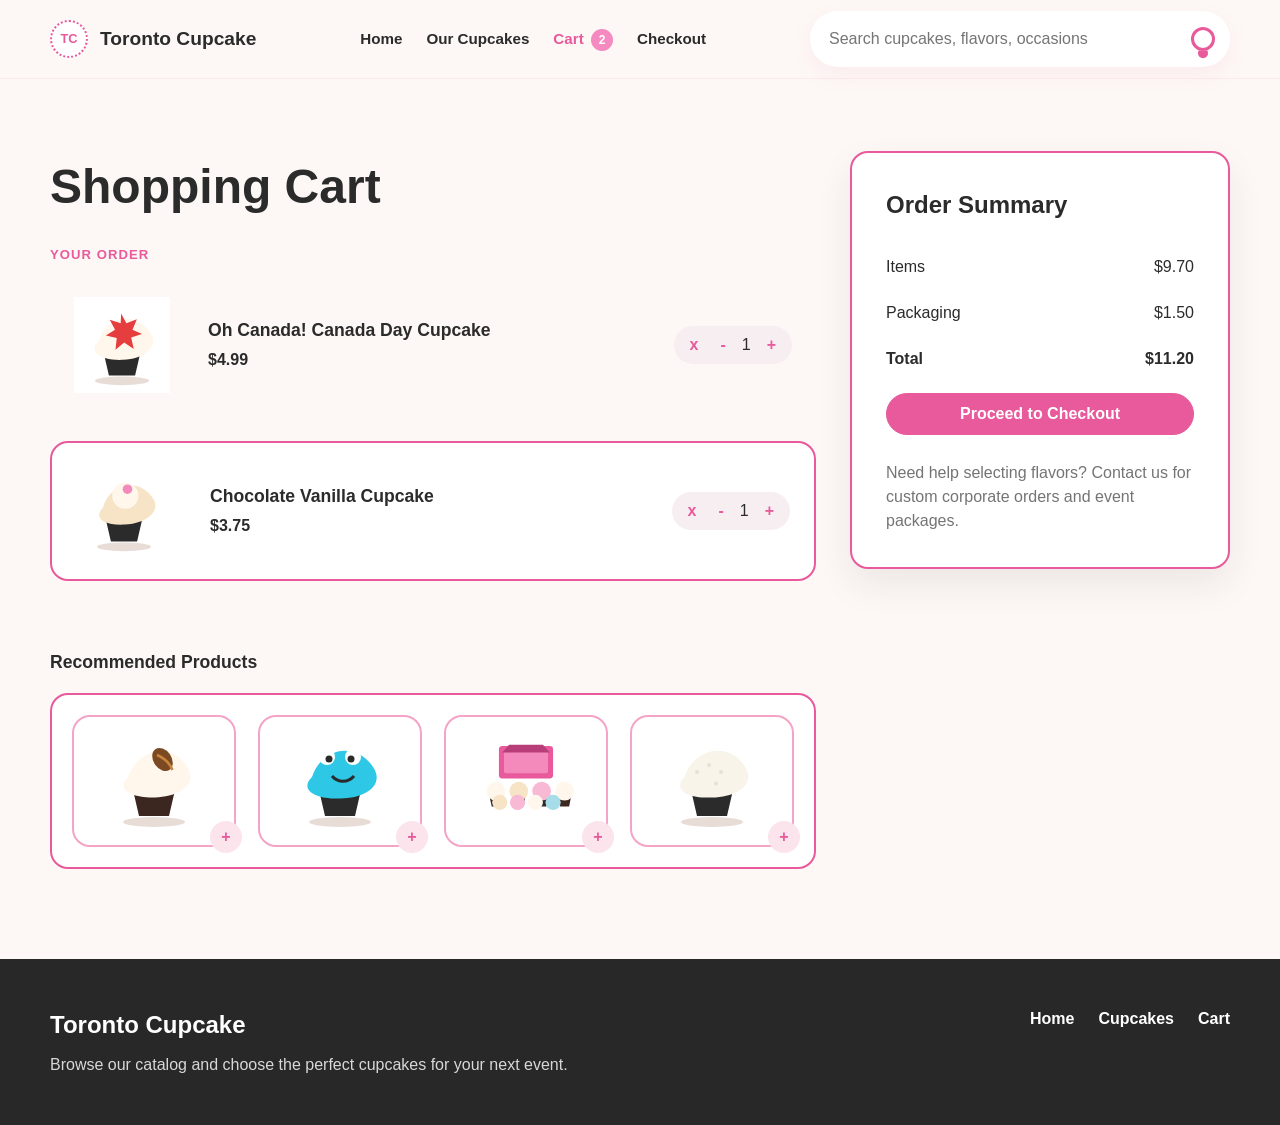
==== toronto-cupcake-redesign/cart.html @ 7faf8afb "feat: add Toronto Cupcake static prototype" ====
<!DOCTYPE html>
<html lang="en">
<head>
  <meta charset="UTF-8">
  <meta name="viewport" content="width=device-width, initial-scale=1.0">
  <title>Toronto Cupcake Redesign | Cart</title>
  <link rel="stylesheet" href="css/style.css">
</head>
<body>
  <!-- Header navigation used across the prototype -->
  <header class="site-header">
    <nav class="navbar container">
      <a class="brand" href="index.html" aria-label="Toronto Cupcake home">
        <span class="brand-mark">TC</span>
        <span>Toronto Cupcake</span>
      </a>
      <button class="menu-toggle" type="button" aria-label="Open navigation">Menu</button>
      <div class="nav-links">
        <a href="index.html">Home</a>
        <a href="cupcakes.html">Our Cupcakes</a>
        <a class="active" href="cart.html">Cart <span class="cart-count">0</span></a>
        <a href="checkout.html">Checkout</a>
      </div>
      <form class="nav-search" role="search">
        <label class="sr-only" for="cart-search">Search cupcakes</label>
        <input id="cart-search" type="search" placeholder="Search cupcakes, flavors, occasions">
        <button type="submit" aria-label="Search">Search</button>
      </form>
    </nav>
  </header>

  <main class="container cart-page">
    <!-- Cart page layout -->
    <section>
      <h1>Shopping Cart</h1>
      <p class="eyebrow">Your Order</p>

      <!-- Cart item images are placeholders from assets/images/ and can be replaced with exported product images -->
      <div class="cart-list">
        <article class="cart-item">
          <img src="assets/images/cupcake-maple.svg" alt="Oh Canada cupcake">
          <div>
            <h2>Oh Canada! Canada Day Cupcake</h2>
            <p>$4.99</p>
          </div>
          <div class="quantity-controls">
            <button class="remove-item" type="button" aria-label="Remove item">Remove</button>
            <button class="qty-minus" type="button" aria-label="Decrease quantity">-</button>
            <span class="qty-value">1</span>
            <button class="qty-plus" type="button" aria-label="Increase quantity">+</button>
          </div>
        </article>
        <article class="cart-item outlined">
          <img src="assets/images/cupcake-vanilla.svg" alt="Chocolate vanilla cupcake">
          <div>
            <h2>Chocolate Vanilla Cupcake</h2>
            <p>$3.75</p>
          </div>
          <div class="quantity-controls">
            <button class="remove-item" type="button" aria-label="Remove item">Remove</button>
            <button class="qty-minus" type="button" aria-label="Decrease quantity">-</button>
            <span class="qty-value">1</span>
            <button class="qty-plus" type="button" aria-label="Increase quantity">+</button>
          </div>
        </article>
      </div>

      <!-- Recommended products section: replace these placeholders with real recommendation images -->
      <section class="recommendations">
        <h2>Recommended Products</h2>
        <div class="recommend-row">
          <button class="mini-product add-to-cart" type="button"><img src="assets/images/cupcake-hummingbird.svg" alt="Humming Bird cupcake"><span>+</span></button>
          <button class="mini-product add-to-cart" type="button"><img src="assets/images/cupcake-cookie.svg" alt="Kids cupcake"><span>+</span></button>
          <button class="mini-product add-to-cart" type="button"><img src="assets/images/dozen-box.svg" alt="Dozen cupcake box"><span>+</span></button>
          <button class="mini-product add-to-cart" type="button"><img src="assets/images/cupcake-coconut.svg" alt="Coconut cupcake"><span>+</span></button>
        </div>
      </section>
    </section>

    <!-- Order summary sidebar -->
    <aside class="summary-card">
      <h2>Order Summary</h2>
      <div class="summary-row"><span>Items</span><span>$9.70</span></div>
      <div class="summary-row"><span>Packaging</span><span>$1.50</span></div>
      <div class="summary-row total"><span>Total</span><span>$11.20</span></div>
      <a class="btn primary wide" href="checkout.html">Proceed to Checkout</a>
      <p>Need help selecting flavors? Contact us for custom corporate orders and event packages.</p>
    </aside>
  </main>

  <!-- Footer used across the prototype -->
  <footer class="site-footer">
    <div class="container footer-inner">
      <div>
        <h2>Toronto Cupcake</h2>
        <p>Browse our catalog and choose the perfect cupcakes for your next event.</p>
      </div>
      <div class="footer-links">
        <a href="index.html">Home</a>
        <a href="cupcakes.html">Cupcakes</a>
        <a href="cart.html">Cart</a>
      </div>
    </div>
  </footer>

  <script src="js/script.js"></script>
</body>
</html>
---- toronto-cupcake-redesign/css/style.css ----
/* Toronto Cupcake HCI prototype styles */

/* Design tokens and page defaults */
:root {
  --bg: #FDF8F5;
  --pink: #E85A9B;
  --light-pink: #FCE4EC;
  --text: #2B2B2B;
  --muted: #747474;
  --white: #FFFFFF;
  --border: #F3A4C7;
  --shadow: 0 16px 36px rgba(43, 43, 43, 0.08);
  --radius: 18px;
}

* {
  box-sizing: border-box;
}

body {
  margin: 0;
  background: var(--bg);
  color: var(--text);
  font-family: Arial, Helvetica, sans-serif;
  line-height: 1.5;
}

img {
  display: block;
  max-width: 100%;
}

a {
  color: inherit;
  text-decoration: none;
}

button,
input {
  font: inherit;
}

.container {
  width: min(1180px, calc(100% - 40px));
  margin: 0 auto;
}

.sr-only {
  position: absolute;
  width: 1px;
  height: 1px;
  padding: 0;
  margin: -1px;
  overflow: hidden;
  clip: rect(0, 0, 0, 0);
  white-space: nowrap;
  border: 0;
}








/* Shared navigation */
.site-header {
  position: sticky;
  top: 0;
  z-index: 20;
  background: rgba(253, 248, 245, 0.96);
  border-bottom: 1px solid rgba(232, 90, 155, 0.08);
  backdrop-filter: blur(12px);
}

.navbar {
  min-height: 78px;
  display: grid;
  grid-template-columns: auto 1fr minmax(260px, 420px);
  gap: 26px;
  align-items: center;
}

.brand {
  display: inline-flex;
  align-items: center;
  gap: 12px;
  font-weight: 700;
  font-size: 1.2rem;
}

.brand-mark {
  width: 38px;
  height: 38px;
  display: grid;
  place-items: center;
  border: 2px dotted var(--pink);
  border-radius: 50%;
  background: var(--white);
  color: var(--pink);
  font-size: 0.8rem;
}

.nav-links {
  display: flex;
  justify-content: center;
  align-items: center;
  gap: 24px;
  font-weight: 700;
  font-size: 0.95rem;
}

.nav-links a.active,
.nav-links a:hover {
  color: var(--pink);
}

.cart-count {
  display: inline-grid;
  place-items: center;
  min-width: 22px;
  height: 22px;
  padding: 0 6px;
  margin-left: 3px;
  border-radius: 999px;
  background: #F58AC1;
  color: var(--white);
  font-size: 0.75rem;
}

.nav-search {
  display: grid;
  grid-template-columns: 1fr auto;
  align-items: center;
  background: var(--white);
  border-radius: 999px;
  box-shadow: 0 8px 22px rgba(232, 90, 155, 0.08);
  overflow: hidden;
}

.nav-search input,
.catalog-search input,
.checkout-form input {
  width: 100%;
  border: 1px solid transparent;
  outline: none;
}

.nav-search input {
  padding: 15px 18px;
  border-radius: 999px 0 0 999px;
}

.nav-search button {
  width: 54px;
  height: 54px;
  border: 0;
  background: var(--white);
  color: var(--pink);
  font-size: 0;
  cursor: pointer;
}

.nav-search button::before {
  content: "";
  display: inline-block;
  width: 18px;
  height: 18px;
  border: 3px solid var(--pink);
  border-radius: 50%;
  box-shadow: 10px 10px 0 -7px var(--pink);
  transform: rotate(45deg);
}

.menu-toggle {
  display: none;
  border: 1px solid var(--border);
  border-radius: 999px;
  background: var(--white);
  color: var(--pink);
  padding: 8px 12px;
  font-weight: 700;
}







/* Buttons */
.btn {
  display: inline-flex;
  align-items: center;
  justify-content: center;
  min-height: 42px;
  padding: 0 22px;
  border: 1px solid var(--pink);
  border-radius: 999px;
  background: var(--pink);
  color: var(--white);
  font-weight: 700;
  cursor: pointer;
  transition: transform 0.18s ease, box-shadow 0.18s ease, background 0.18s ease;
}

.btn:hover,
.btn.is-added {
  transform: translateY(-2px);
  box-shadow: 0 10px 20px rgba(232, 90, 155, 0.22);
}

.btn.ghost {
  background: var(--white);
  color: var(--text);
}

.btn.small {
  min-height: 34px;
  padding: 0 14px;
  font-size: 0.82rem;
}

.btn.wide {
  width: 100%;
}










/* Home page hero. Replace assets/images/hero-gift-box.svg with your exported hero image. */
.hero {
  min-height: 640px;
  margin-top: 20px;
  display: grid;
  place-items: start center;
  padding: 58px 24px;
  border-radius: 6px;
  background:
    linear-gradient(180deg, rgba(252, 228, 236, 0.35), rgba(252, 228, 236, 0.08)),
    url("../assets/images/CupCakeHero.png") center / cover no-repeat;
  text-align: center;
}

.hero-content {
  max-width: 610px;
}

.eyebrow {
  margin: 0 0 12px;
  color: var(--pink);
  font-size: 0.82rem;
  font-weight: 800;
  letter-spacing: 0.08em;
  text-transform: uppercase;
}

.hero h1,
.checkout-heading h1 {
  margin: 0;
  font-family: Georgia, "Times New Roman", serif;
  font-size: clamp(2.3rem, 6vw, 4.5rem);
  line-height: 0.95;
}

.hero p:not(.eyebrow) {
  max-width: 520px;
  margin: 20px auto 28px;
}

/* Shared sections */
.section {
  padding: 72px 0;
  border-bottom: 1px solid rgba(232, 90, 155, 0.24);
}

.section-heading {
  margin-bottom: 34px;
}

.section-heading.centered,
.social-section {
  text-align: center;
}

.section-heading h2,
.corporate-banner h2,
.social-section h2 {
  margin: 0;
  font-family: Georgia, "Times New Roman", serif;
  font-size: clamp(1.7rem, 3vw, 2.4rem);
}

.section-tinted {
  padding: 58px;
  background: var(--light-pink);
  border-bottom: 0;
}

/* Feature cards */
.feature-grid,
.review-grid {
  display: grid;
  grid-template-columns: repeat(3, 1fr);
  gap: 28px;
}

.feature-card,
.review-card,
.product-card,
.summary-card,
.checkout-form,
.confirmation-card {
  background: var(--white);
  border-radius: var(--radius);
  box-shadow: var(--shadow);
}

.feature-card {
  min-height: 190px;
  padding: 34px;
  text-align: center;
  border: 1px solid rgba(232, 90, 155, 0.18);
}

.feature-icon {
  display: inline-grid;
  place-items: center;
  min-width: 62px;
  min-height: 42px;
  margin-bottom: 16px;
  color: var(--pink);
  font-weight: 800;
}

/* Product cards and grids */
.product-grid {
  display: grid;
  grid-template-columns: repeat(4, 1fr);
  gap: 42px;
}

.product-grid.compact {
  grid-template-columns: repeat(4, 1fr);
}

.product-card {
  min-height: 310px;
  padding: 22px;
  border: 2px solid var(--border);
  display: flex;
  flex-direction: column;
}

.product-card img {
  width: 150px;
  height: 150px;
  object-fit: contain;
  margin: 0 auto 18px;
}

.product-card h3 {
  margin: 0 0 8px;
  font-size: 1rem;
}

.product-card p {
  margin: 0 0 18px;
  color: var(--muted);
  font-size: 0.9rem;
}

.card-actions {
  display: flex;
  gap: 10px;
  align-items: center;
  margin-top: auto;
}

.center-action {
  display: flex;
  justify-content: center;
  margin-top: 46px;
}

/* Reviews, social, and footer */
.review-card {
  padding: 28px;
}

.stars {
  color: var(--pink);
  font-weight: 800;
  letter-spacing: 0.2em;
}

.review-card span {
  color: var(--muted);
  font-size: 0.85rem;
}

.social-row {
  display: flex;
  justify-content: center;
  gap: 56px;
  margin-top: 30px;
}

.social-row a {
  display: grid;
  place-items: center;
  width: 58px;
  height: 58px;
  color: var(--pink);
  font-size: 1.25rem;
  font-weight: 800;
}

.corporate-banner {
  margin-top: 56px;
  margin-bottom: 0;
  padding: 34px 52px;
  display: flex;
  justify-content: space-between;
  align-items: center;
  gap: 24px;
  background: var(--light-pink);
}

.site-footer {
  margin-top: 0;
  padding: 48px 0;
  background: #282828;
  color: var(--white);
}

.footer-inner {
  display: flex;
  justify-content: space-between;
  gap: 28px;
}

.site-footer h2 {
  margin: 0 0 10px;
}

.site-footer p {
  margin: 0;
  color: rgba(255, 255, 255, 0.82);
}

.footer-links {
  display: flex;
  gap: 24px;
  font-weight: 700;
}

.footer-links a:hover {
  color: #F58AC1;
}

/* Catalog page */
.catalog-intro {
  padding: 88px 0 66px;
}

.catalog-intro h1 {
  max-width: 620px;
  margin: 0 0 34px;
  font-size: clamp(2rem, 4vw, 3.1rem);
  line-height: 1.18;
}

.catalog-tools {
  display: grid;
  grid-template-columns: minmax(260px, 560px) 1fr;
  gap: 28px;
  align-items: center;
}

.catalog-search {
  display: grid;
  grid-template-columns: 1fr auto;
  background: var(--white);
  border-radius: 6px;
  overflow: hidden;
  box-shadow: 0 8px 18px rgba(232, 90, 155, 0.07);
}

.catalog-search input {
  padding: 20px 24px;
}

.filter-buttons {
  display: flex;
  flex-wrap: wrap;
  gap: 18px;
}

.filter-buttons button {
  min-height: 50px;
  padding: 0 28px;
  border: 0;
  border-radius: 999px;
  background: var(--white);
  box-shadow: 0 8px 18px rgba(232, 90, 155, 0.07);
  font-weight: 800;
  cursor: pointer;
}

.filter-buttons button:hover {
  color: var(--pink);
}

.catalog-section {
  padding: 34px 0 70px;
  background: var(--light-pink);
}

.catalog-section.plain {
  background: var(--bg);
}

.catalog-section-title {
  display: flex;
  flex-wrap: wrap;
  align-items: baseline;
  gap: 22px;
  margin-bottom: 8px;
}

.catalog-section-title h2 {
  margin: 0;
  font-size: 1.8rem;
}

.catalog-section-title h2::before {
  content: "v";
  margin-right: 12px;
  font-size: 1.2rem;
}

.catalog-section-title span {
  font-weight: 800;
  color: #555;
}

.catalog-section > .container > p {
  max-width: 980px;
  margin: 0 0 40px;
  font-size: 1.05rem;
}

/* Cart page */
.cart-page {
  min-height: 720px;
  padding: 72px 0 90px;
  display: grid;
  grid-template-columns: 1fr 380px;
  gap: 34px;
  align-items: start;
}

.cart-page h1 {
  margin: 0 0 22px;
  font-size: clamp(2rem, 4vw, 3rem);
}

.cart-list {
  display: grid;
  gap: 28px;
  margin-bottom: 68px;
}

.cart-item {
  display: grid;
  grid-template-columns: 110px 1fr auto;
  gap: 24px;
  align-items: center;
  padding: 20px 24px;
  border-radius: var(--radius);
}

.cart-item.outlined {
  border: 2px solid var(--pink);
  background: var(--white);
}

.cart-item img {
  width: 96px;
  height: 96px;
  object-fit: contain;
}

.cart-item h2 {
  margin: 0;
  font-size: 1.1rem;
}

.cart-item p {
  margin: 4px 0 0;
  font-weight: 700;
}

.quantity-controls {
  display: inline-flex;
  align-items: center;
  gap: 10px;
  padding: 6px 10px;
  border-radius: 999px;
  background: #F7EEF2;
}

.quantity-controls button {
  border: 0;
  background: transparent;
  color: var(--pink);
  cursor: pointer;
  font-weight: 800;
}

.remove-item {
  font-size: 0;
}

.remove-item::before {
  content: "x";
  font-size: 1rem;
}

.summary-card {
  padding: 34px;
  border: 2px solid var(--pink);
}

.summary-card h2 {
  margin: 0 0 32px;
}

.summary-row {
  display: flex;
  justify-content: space-between;
  gap: 20px;
  margin: 22px 0;
}

.summary-row.total {
  font-weight: 800;
}

.summary-card p {
  margin: 26px 0 0;
  color: var(--muted);
}

.recommendations h2 {
  margin: 0 0 18px;
  font-size: 1.1rem;
}

.recommend-row {
  display: grid;
  grid-template-columns: repeat(4, 1fr);
  gap: 22px;
  padding: 20px;
  border: 2px solid var(--pink);
  border-radius: var(--radius);
  background: var(--white);
}

.mini-product {
  position: relative;
  border: 2px solid var(--border);
  border-radius: var(--radius);
  background: var(--white);
  cursor: pointer;
}

.mini-product img {
  width: 110px;
  height: 110px;
  margin: 8px auto;
  object-fit: contain;
}

.mini-product span {
  position: absolute;
  right: -8px;
  bottom: -8px;
  display: grid;
  place-items: center;
  width: 32px;
  height: 32px;
  border-radius: 50%;
  background: var(--light-pink);
  color: var(--pink);
  font-weight: 800;
}

/* Checkout page */
.checkout-page {
  padding: 86px 0 70px;
}

.checkout-heading {
  margin-bottom: 74px;
}

.checkout-layout {
  display: grid;
  grid-template-columns: minmax(0, 1fr) 410px;
  gap: 54px;
  align-items: start;
}

.checkout-form {
  padding: 42px;
}

.checkout-form label {
  display: grid;
  gap: 12px;
  margin-bottom: 26px;
  font-size: 1.15rem;
  font-weight: 800;
}

.checkout-form input {
  min-height: 72px;
  padding: 0 18px;
  border: 1px solid #E9E2DE;
  border-radius: 16px;
  color: var(--text);
  font-size: 1.05rem;
}

.checkout-form input::placeholder {
  color: #9EAABD;
}

.form-row {
  display: grid;
  grid-template-columns: repeat(2, 1fr);
  gap: 24px;
}

.checkout-submit {
  min-width: 220px;
  min-height: 68px;
  border-radius: 16px;
  font-size: 1.05rem;
}

.checkout-summary {
  min-height: 410px;
}

.checkout-summary p {
  margin-top: 58px;
  font-size: 1.05rem;
}

/* Confirmation page */
.confirmation-page {
  min-height: calc(100vh - 78px);
  display: grid;
  place-items: center;
  padding: 70px 0;
}

.confirmation-card {
  width: min(760px, 100%);
  padding: 56px;
  border: 2px solid var(--pink);
  text-align: center;
}

.success-icon {
  width: 58px;
  height: 58px;
  margin: 0 auto 24px;
  border-radius: 12px;
  background: var(--pink);
  position: relative;
}

.success-icon::after {
  content: "";
  position: absolute;
  left: 18px;
  top: 12px;
  width: 18px;
  height: 30px;
  border-right: 6px solid var(--white);
  border-bottom: 6px solid var(--white);
  transform: rotate(45deg);
}

.confirmation-card h1 {
  margin: 0 0 22px;
  font-size: clamp(2.2rem, 6vw, 4rem);
}

.confirmation-card p {
  max-width: 520px;
  margin: 0 auto 30px;
  color: var(--muted);
  font-size: 1.15rem;
}

/* Responsive layouts */
@media (max-width: 980px) {
  .navbar {
    grid-template-columns: 1fr auto;
  }

  .menu-toggle {
    display: inline-flex;
  }

  .nav-links,
  .nav-search {
    display: none;
  }

  .site-header.nav-open .nav-links,
  .site-header.nav-open .nav-search {
    display: flex;
    grid-column: 1 / -1;
  }

  .site-header.nav-open .nav-links {
    flex-wrap: wrap;
    justify-content: flex-start;
  }

  .site-header.nav-open .nav-search {
    display: grid;
  }

  .feature-grid,
  .review-grid,
  .product-grid,
  .product-grid.compact {
    grid-template-columns: repeat(2, 1fr);
  }

  .catalog-tools,
  .cart-page,
  .checkout-layout {
    grid-template-columns: 1fr;
  }

  .summary-card {
    max-width: 520px;
  }

}

@media (max-width: 680px) {
  .container {
    width: min(100% - 28px, 1180px);
  }

  .hero {
    min-height: 520px;
    padding: 42px 18px;
  }

  .section {
    padding: 52px 0;
  }

  .section-tinted {
    padding: 34px 16px;
  }

  .feature-grid,
  .review-grid,
  .product-grid,
  .product-grid.compact,
  .form-row,
  .recommend-row {
    grid-template-columns: 1fr;
  }

  .catalog-intro {
    padding: 52px 0 44px;
  }

  .catalog-search {
    grid-template-columns: 1fr;
  }

  .filter-buttons button {
    flex: 1 1 140px;
  }

  .cart-item {
    grid-template-columns: 80px 1fr;
  }

  .quantity-controls {
    grid-column: 1 / -1;
    justify-self: start;
  }

  .checkout-form,
  .summary-card,
  .confirmation-card {
    padding: 26px;
  }

  .checkout-heading {
    margin-bottom: 38px;
  }

  .corporate-banner,
  .footer-inner {
    flex-direction: column;
    align-items: flex-start;
  }

  .social-row {
    gap: 18px;
  }
}
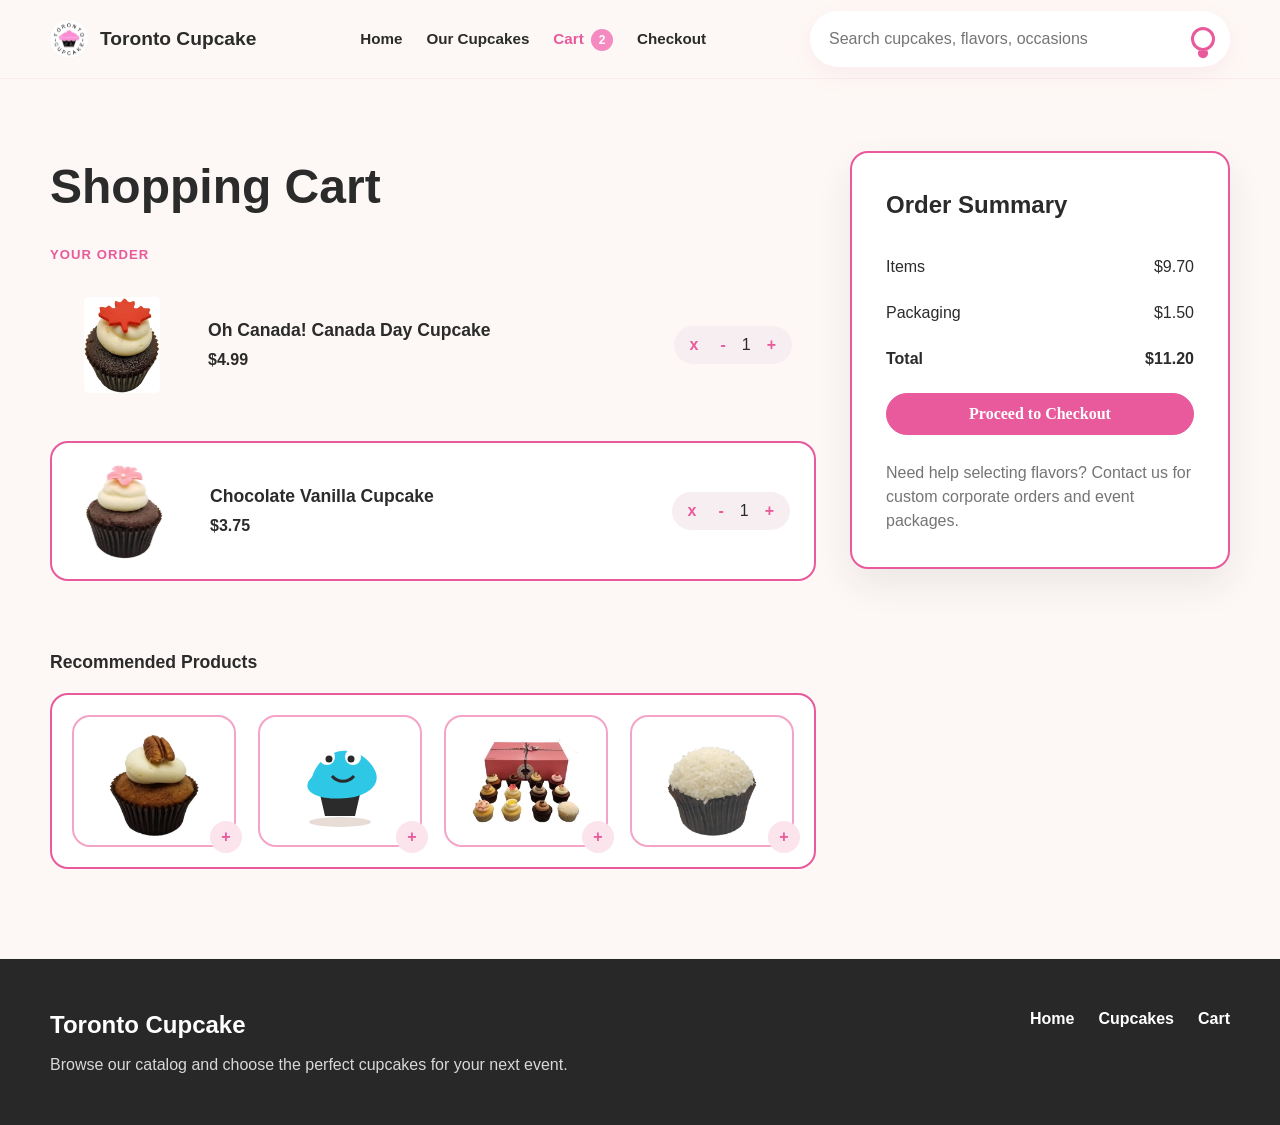
==== commit 3033435c: "feat: add branded homepage icons" ====
--- a/toronto-cupcake-redesign/cart.html
+++ b/toronto-cupcake-redesign/cart.html
@@ -11,7 +11,7 @@
   <header class="site-header">
     <nav class="navbar container">
       <a class="brand" href="index.html" aria-label="Toronto Cupcake home">
-        <span class="brand-mark">TC</span>
+        <span class="brand-mark"><img src="assets/icons/cupcake-Logo.svg" alt="" aria-hidden="true"></span>
         <span>Toronto Cupcake</span>
       </a>
       <button class="menu-toggle" type="button" aria-label="Open navigation">Menu</button>
--- a/toronto-cupcake-redesign/css/style.css
+++ b/toronto-cupcake-redesign/css/style.css
@@ -95,11 +95,14 @@
   height: 38px;
   display: grid;
   place-items: center;
-  border: 2px dotted var(--pink);
   border-radius: 50%;
-  background: var(--white);
-  color: var(--pink);
-  font-size: 0.8rem;
+  overflow: hidden;
+}
+
+.brand-mark img {
+  width: 100%;
+  height: 100%;
+  object-fit: contain;
 }
 
 .nav-links {
@@ -203,6 +206,7 @@
   font-weight: 700;
   cursor: pointer;
   transition: transform 0.18s ease, box-shadow 0.18s ease, background 0.18s ease;
+  font-family: Georgia, "Times New Roman", serif;
 }
 
 .btn:hover,
@@ -237,7 +241,8 @@
 
 /* Home page hero. Replace assets/images/hero-gift-box.svg with your exported hero image. */
 .hero {
-  min-height: 640px;
+  min-height: 950px;
+
   margin-top: 20px;
   display: grid;
   place-items: start center;
@@ -245,12 +250,12 @@
   border-radius: 6px;
   background:
     linear-gradient(180deg, rgba(252, 228, 236, 0.35), rgba(252, 228, 236, 0.08)),
-    url("../assets/images/CupCakeHero.png") center / cover no-repeat;
+    url("../assets/images/heroGiftBox.png") center / cover no-repeat;
   text-align: center;
 }
 
 .hero-content {
-  max-width: 610px;
+  max-width: 810px;
 }
 
 .eyebrow {
@@ -264,7 +269,7 @@
 
 .hero h1,
 .checkout-heading h1 {
-  margin: 0;
+  margin-bottom: 70px;
   font-family: Georgia, "Times New Roman", serif;
   font-size: clamp(2.3rem, 6vw, 4.5rem);
   line-height: 0.95;
@@ -333,11 +338,15 @@
 .feature-icon {
   display: inline-grid;
   place-items: center;
-  min-width: 62px;
-  min-height: 42px;
+  width: 58px;
+  height: 58px;
   margin-bottom: 16px;
-  color: var(--pink);
-  font-weight: 800;
+}
+
+.feature-icon img {
+  width: 100%;
+  height: 100%;
+  object-fit: contain;
 }
 
 /* Product cards and grids */
@@ -395,10 +404,10 @@
   padding: 28px;
 }
 
-.stars {
-  color: var(--pink);
-  font-weight: 800;
-  letter-spacing: 0.2em;
+.stars-icon {
+  width: 112px;
+  height: auto;
+  margin: 0 0 18px;
 }
 
 .review-card span {
@@ -418,9 +427,12 @@
   place-items: center;
   width: 58px;
   height: 58px;
-  color: var(--pink);
-  font-size: 1.25rem;
-  font-weight: 800;
+}
+
+.social-row img {
+  width: 44px;
+  height: 44px;
+  object-fit: contain;
 }
 
 .corporate-banner {
